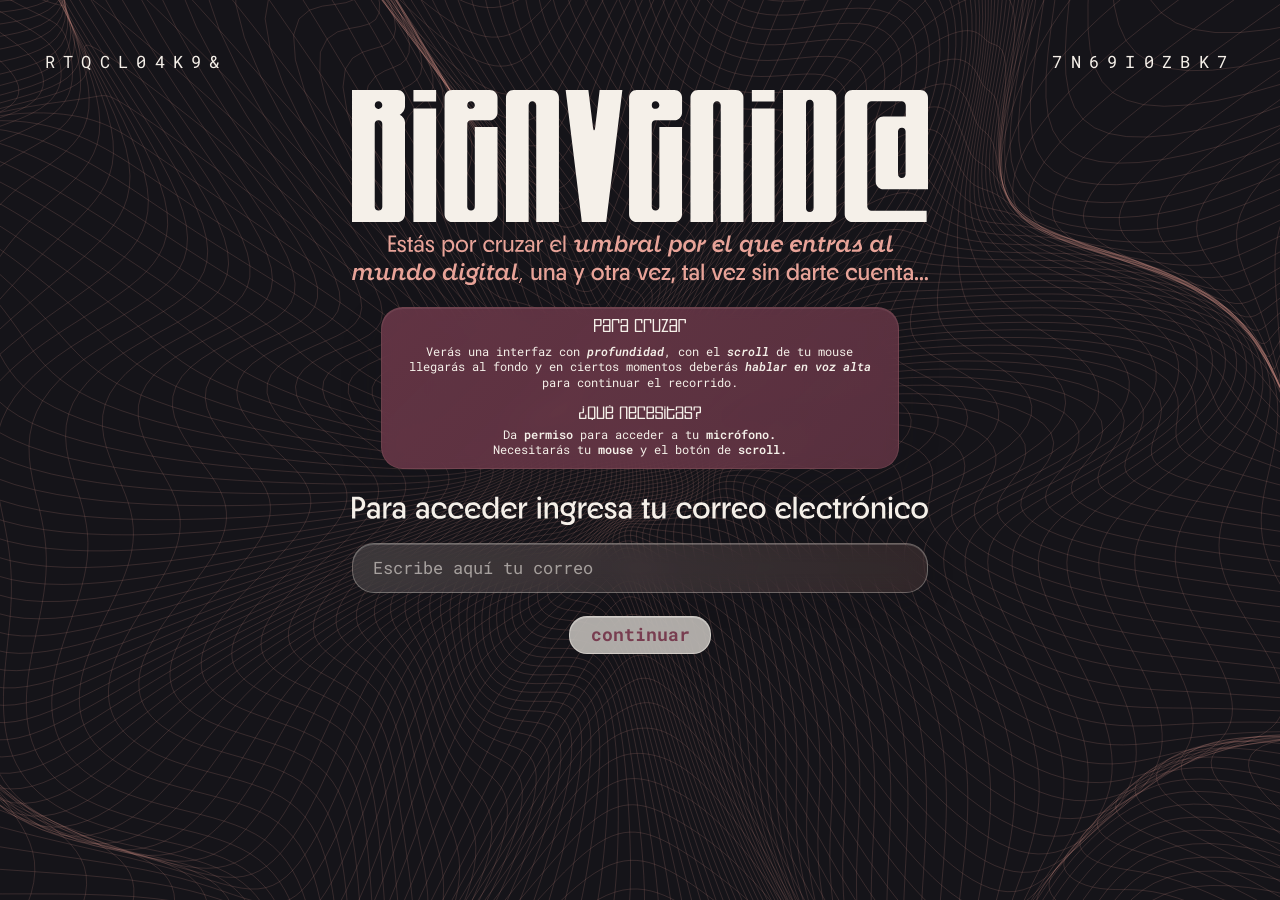
==== index.html @ 67554280 "Publica experiencia Más que un arroba" ====
<!doctype html>
<html lang="es">
<head>
  <meta charset="utf-8">
  <meta name="viewport" content="width=device-width,initial-scale=1">
  <title>Bienvenide</title>
  <link rel="stylesheet" href="styles.css?v=49">
  <script src="script.js?v=49" defer></script>
</head>
<body>
  <main id="mesh-demo" class="mesh-demo">
    <div class="mesh-layer" aria-hidden="true"></div>
    <div class="code-decoration entrance" aria-hidden="true">
      <span data-random-code>8RG0@#&?/\</span>
      <span data-random-code>8RG0@#&?/\</span>
    </div>
    <section class="welcome" aria-label="Bienvenida">
      <h1 class="welcome-title entrance">
        <img src="assets/Recurso%204bienvenida.svg" alt="Bienvenide" width="386" height="88" decoding="async">
      </h1>
      <p class="threshold-subtitle"><img src="assets/Recurso%2025umbral.svg" alt="Estás por cruzar el umbral por el que entras al mundo digital, una y otra vez, tal vez sin darte cuenta"></p>
      <section class="instructions entrance" aria-labelledby="instructions-title">
        <!-- Supplied SVG headings retain accessible text alternatives. -->
        <h2 id="instructions-title" class="display-copy" data-svg-slot="instructions"><img src="assets/Recurso%2023para-cruzar.svg" alt="Para cruzar" class="label-svg"></h2>
        <p>Verás una interfaz con <strong><em>profundidad</em></strong>, con el <strong><em>scroll</em></strong> de tu mouse llegarás al fondo y en ciertos momentos deberás <strong><em>hablar en voz alta</em></strong> para continuar el recorrido.</p>
        <h2 class="display-copy" data-svg-slot="requirements"><img src="assets/Recurso%2024que-necesitas.svg" alt="¿Qué necesitas?" class="label-svg"></h2>
        <p>Da <strong>permiso</strong> para acceder a tu <strong>micrófono.</strong><br>Necesitarás tu <strong>mouse</strong> y el botón de <strong>scroll.</strong></p>
      </section>
      <section class="access entrance" aria-labelledby="access-title">
        <h2 id="access-title" class="display-copy" data-svg-slot="access"><img src="assets/Recurso%208para-acceder.svg" alt="Para acceder ingresa tu correo electrónico" class="label-svg"></h2>
        <!-- Email and microphone permission unlock the local transition. -->
        <form class="access-form" novalidate>
          <label class="sr-only" for="welcome-email">Correo electrónico</label>
          <input id="welcome-email" name="email" type="email" required aria-describedby="access-feedback" autocomplete="email" placeholder="Escribe aquí tu correo">
          <p id="access-feedback" class="access-feedback" role="status" aria-live="polite" aria-atomic="true"></p>
          <button type="submit" class="continue-button">continuar</button>
        </form>
      </section>
    </section>
  </main>
</body>
</html>
---- styles.css ----
@font-face { font-family:'Roboto Mono'; src:url('assets/RobotoMono-VariableFont_wght.ttf') format('truetype'); font-weight:100 900; font-style:normal; font-display:swap; }
@font-face { font-family:'Roboto Mono'; src:url('assets/RobotoMono-Italic-VariableFont_wght.ttf') format('truetype'); font-weight:100 900; font-style:italic; font-display:swap; }
:root {
  color-scheme: dark;
  --color-background: #151419;
  --color-mesh: #D99489;
  --mesh-opacity: 0.22;
  --color-primary-text: #F5F0E9;
  --color-secondary-text: #C0B8BF;
  --color-field: #29262E;
  --color-accent: #783D50;
  --color-focus: #F2B0A2;
  --font-body: 'Roboto Mono', monospace;
  --font-display-placeholder: Arial, sans-serif;
  background: var(--color-background);
}
* { box-sizing: border-box; }
body { margin: 0; }
.mesh-demo { position: relative; isolation: isolate; width: 100%; min-height: 100svh; overflow: hidden; background: var(--color-background); color: var(--color-primary-text); font-family: var(--font-body); }
.mesh-layer { position: absolute; inset: 0; z-index: -1; overflow: hidden; pointer-events: none; }
.mesh-layer canvas { display: block; width: 100%; height: 100%; }
.code-decoration { position: absolute; top: clamp(24px, 5.6vh, 76px); left: 3.5%; right: 3.5%; display: flex; justify-content: space-between; gap: 20px; color: var(--color-primary-text); font-size: clamp(12px, 1.35vw, 27px); letter-spacing: .48em; white-space: nowrap; pointer-events: none; }
.welcome { width: clamp(560px, 48vw, 920px); margin: 0 auto; padding: clamp(88px, 11.5vh, 160px) 0 clamp(48px, 6vh, 88px); text-align: center; }
.welcome-title { margin: 0 0 clamp(24px, 3.7vh, 48px); line-height: 0; }
.welcome-title img { width: 100%; height: auto; display: block; }
.instructions { padding: clamp(18px, 1.5vw, 30px) clamp(18px, 2.3vw, 46px); border-radius: clamp(20px, 2vw, 40px); background: rgb(120 61 80 / .82); }
.display-copy { font-family: var(--font-display-placeholder); font-weight: 400; }
.instructions h2 { margin: 0 0 .7em; font-size: clamp(20px, 1.7vw, 34px); line-height: 1.2; }
.instructions p { margin: 0; font-size: clamp(15px, 1.15vw, 23px); line-height: 1.3; font-weight: 400; }
.instructions p + h2 { margin-top: .85em; margin-bottom: .4em; }
.instructions strong { font-weight: 600; }
.access { margin-top: clamp(28px, 4vh, 56px); }
.access h2 { font-size: clamp(22px, 1.9vw, 38px); line-height: 1.25; margin: 0 0 clamp(22px, 3vh, 40px); }
.access-form { display: flex; flex-direction: column; align-items: center; gap: clamp(28px, 3.6vh, 50px); }
.access-form input { width: 100%; border: 1px solid transparent; border-radius: 18px; background: var(--color-field); color: var(--color-primary-text); padding: .65em 1.35em; min-height: 48px; font: 400 clamp(14px, 1.34vw, 26px)/1.5 var(--font-body); }
.access-form input::placeholder { color: var(--color-secondary-text); opacity: 1; }
.continue-button { background: var(--color-accent); color: var(--color-primary-text); border: 0; border-radius: 18px; min-height: 48px; padding: .28em 1.4em; font-size: clamp(24px, 1.9vw, 38px); line-height: 1.2; cursor: pointer; }
.access-form :focus-visible { outline: 2px solid var(--color-focus); outline-offset: 4px; }
.continue-button:hover { background: #8b4b60; }
.sr-only { position: absolute; width: 1px; height: 1px; padding: 0; margin: -1px; overflow: hidden; clip-path: inset(50%); white-space: nowrap; border: 0; }
.entrance { animation: welcome-fade 1.4s ease-out both; }
.code-decoration { animation-delay: .1s; }
.welcome-title { animation-delay: .25s; }
.instructions { animation-delay: .45s; }
.access { animation-delay: .65s; }
@keyframes welcome-fade { from { opacity: 0; } to { opacity: 1; } }
@media (max-width: 900px) {
  .welcome { width: min(680px, calc(100% - 40px)); padding-top: 110px; }
  .instructions p { font-size: clamp(14px, 2.3vw, 18px); }
  .access-form input { font-size: 16px; }
  .welcome-title { margin-bottom: 28px; }
}
@media (max-width: 480px) {
  .code-decoration { font-size: 11px; letter-spacing: .2em; }
  .welcome { width: calc(100% - 32px); padding: 88px 0 40px; }
  .instructions { padding: 22px 18px; }
  .instructions p { line-height: 1.55; }
  .access h2 { font-size: 23px; }
  .access-form input { padding-inline: 16px; }
  .continue-button { min-width: 160px; }
}
@media (prefers-reduced-motion: reduce) { .entrance { animation: none; } }

@media (max-height: 500px) and (orientation: landscape) { .welcome { padding-top: 76px; } }

/* Supplied lettering: intrinsic proportions, responsive sizing, accessible alt text. */
.label-svg { display: block; width: auto; height: .9em; max-width: 100%; margin-inline: auto; }
[data-svg-slot="access"] .label-svg { width: 100%; height: auto; }
.continue-button .label-svg { height: .8em; }
.continue-button { padding: .55em 1.25em; }

/* Staggered central entrance. Containers stay still; each text enters separately. */
.welcome-title.entrance, .instructions.entrance, .access.entrance { animation: none; }
.welcome-title,
.instructions > h2,
.instructions > p,
.access > h2,
.access-form > input,
.access-form > button {
  animation: center-reveal 1800ms ease-in-out both;
  animation-delay: var(--reveal-delay, 400ms);
}
.welcome-title { --reveal-delay: 400ms; }
.instructions > h2:first-child { --reveal-delay: 1200ms; }
.instructions > p:nth-of-type(1) { --reveal-delay: 2000ms; }
.instructions > h2:nth-of-type(2) { --reveal-delay: 2800ms; }
.instructions > p:nth-of-type(2) { --reveal-delay: 3600ms; }
/* Instructions finish at 5.4s; allow 6s to read before revealing access. */
.access > h2 { --reveal-delay: 11400ms; }
.access-form > input { --reveal-delay: 12200ms; }
.access-form > button { --reveal-delay: 13000ms; }
/* Override the container reset for the title, which is itself a reveal item. */
.welcome-title.entrance { animation: center-reveal 1800ms ease-in-out 400ms both; }
.instructions.entrance { animation: welcome-fade 2000ms ease-in-out 850ms both; }
@keyframes center-reveal {
  from { opacity: 0; transform: translateY(14px); }
  to { opacity: 1; transform: translateY(0); }
}
/* Focusing a control makes it visible immediately, even during the entrance. */
.access-form > input:focus, .access-form > button:focus { animation: none; }
@media (prefers-reduced-motion: reduce) {
  .welcome-title.entrance, .instructions.entrance, .access.entrance,
  .instructions > h2, .instructions > p, .access > h2,
  .access-form > input, .access-form > button { animation: none; }
}

/* Shared fixed viewport keeps the geometry framing consistent between pages. */
.mesh-layer { position: fixed; }
.interaction-page { min-height: 100svh; }
.access-feedback { color:var(--color-focus); font:400 14px/1.5 var(--font-body); margin:-12px 0; width:100%; padding-left:20px; text-align:left; }
.access-feedback:empty { display: none; }
.access-form input[aria-invalid="true"] { border-color: var(--color-focus); }
.has-feedback .access > h2, .has-feedback .access-form > input,
.has-feedback .access-form > button { animation: none; }
.continue-button:disabled { cursor: wait; opacity: .55; }
.welcome, .code-decoration { transition: opacity 1s ease-in-out; }
.is-leaving .welcome, .is-leaving .code-decoration { opacity: 0; pointer-events: none; }
/* Override entrance fill mode on the decoration so it can fade out as well. */
.is-leaving .code-decoration { animation: none; }
@media (prefers-reduced-motion: reduce) {
  .welcome, .code-decoration { transition: none; }
}

/* Interaction layers: background 0, text 1, connections 2, keys 3,
   preserved mesh 4, heading and controls 6. */
.inbox-page { height:100svh; min-height:100svh; overflow:hidden; }
.inbox-page .mesh-layer { z-index:4; }
.inbox-scene { position:absolute; inset:0; pointer-events:none; font-family:var(--font-body); color:var(--color-primary-text); }
.scene-vignette { position:absolute; inset:0; z-index:0; background:radial-gradient(ellipse at center,transparent 45%,rgb(120 61 80 / .25) 83%,rgb(120 61 80 / .72) 115%); opacity:0; animation:inbox-enter 2s ease 0s forwards; }
.ambient-data { position:absolute; inset:0; z-index:1; opacity:0; animation:inbox-enter 1.5s ease .2s forwards; }
.ambient-data span { position:absolute; color:var(--color-primary-text); font-size:clamp(12px,1.25vw,22px); letter-spacing:.12em; white-space:nowrap; }
.data-network { position:absolute; inset:0; width:100%; height:100%; z-index:2; overflow:visible; opacity:0; animation:inbox-enter 1s ease 1.6s forwards; }
.data-network line { stroke:var(--color-primary-text); stroke-width:1; }
.data-network circle { fill:var(--color-primary-text); }
.secondary-keys { position:absolute; inset:0; z-index:3; overflow:hidden; opacity:0; animation:inbox-enter 1.8s ease .7s forwards; }
.secondary-key { position:absolute; width:41%; aspect-ratio:942.34/401.15; opacity:.78; transform-origin:center; animation:key-drift var(--drift-time,23s) ease-in-out infinite alternate; }
.secondary-key canvas { display:block; width:100%; height:100%; }
.secondary-key-0 { left:-6%; top:35%; --angle:-22deg; --drift-time:27s; }
.secondary-key-1 { right:17%; top:-18%; --angle:157deg; --drift-time:33s; animation-delay:-7s; }
.secondary-key-2 { right:-9%; top:23%; --angle:83deg; --drift-time:29s; animation-delay:-12s; }
.secondary-key-3 { right:-2%; bottom:-13%; --angle:24deg; --drift-time:37s; animation-delay:-18s; }
.inbox-heading { position:absolute; left:2.4%; top:8%; width:22%; z-index:12; opacity:0; transform:translate3d(0,0,0); will-change:opacity,transform; animation:inbox-enter 1.4s ease .2s forwards,heading-float 8s ease-in-out 1.6s infinite; }
.inbox-heading h1 { margin:0; padding:14px 16px; border-radius:22px; background:rgb(192 184 191 / .32); }
.inbox-title-art { display:block; width:100%; aspect-ratio:515.71/169.21; background:var(--color-primary-text); mask:url('assets/Recurso%209Bandeja-entrada.svg') center/contain no-repeat; -webkit-mask:url('assets/Recurso%209Bandeja-entrada.svg') center/contain no-repeat; }
.inbox-heading p { margin:16px 0 0 18%; font-size:clamp(12px,1.2vw,21px); white-space:nowrap; }
.inbox-heading p span { margin-right:.5em; }
.discover-icon { width:1em; height:1em; flex:0 0 auto; border:1px solid currentColor; background:linear-gradient(45deg,transparent 48%,currentColor 49%,currentColor 51%,transparent 52%),linear-gradient(-45deg,transparent 48%,currentColor 49%,currentColor 51%,transparent 52%); }
.inbox-top-code { position:absolute; inset:3.5% 3.2% auto; display:flex; justify-content:space-between; z-index:30; font-size:clamp(11px,1.3vw,23px); letter-spacing:.4em; opacity:0; animation:inbox-enter 1s ease .1s forwards; pointer-events:none; text-shadow:0 2px 12px #151419,0 0 6px #151419; }
.data-node { position:absolute; z-index:7; display:grid; justify-items:center; gap:4px; border:0; background:transparent; color:var(--color-primary-text); transform:translate(-50%,-50%); opacity:0; visibility:hidden; transition:opacity .7s ease,visibility .7s; pointer-events:none; padding:6px; cursor:pointer; }
.data-node.is-visible { opacity:1; visibility:visible; pointer-events:auto; }
.node-square { display:block; width:68px; height:68px; border:1px solid var(--color-primary-text); background:linear-gradient(45deg,transparent 49%,var(--color-primary-text) 50%,transparent 51%),linear-gradient(-45deg,transparent 49%,var(--color-primary-text) 50%,transparent 51%); }
.click-tag { padding:3px 12px; border-radius:22px; background:var(--color-primary-text); color:var(--color-accent); font:600 13px/1.45 var(--font-body); }
.email-counter { position:absolute; z-index:40; pointer-events:auto; width:min(470px,calc(100% - 32px)); aspect-ratio:728/360; min-height:0; overflow:hidden; background:var(--color-primary-text); color:var(--color-accent); border-radius:15px; padding:46px 18px 18px; box-shadow:0 12px 42px rgb(21 20 25 / .34); }
.email-counter[hidden] { display:none; }
.counter-signal { position:absolute; top:20px; left:18px; right:18px; height:18px; overflow:hidden; background:repeating-linear-gradient(to right,var(--color-accent) 0 8px,transparent 8px 18px) center/100% 2px no-repeat; }
.counter-signal i { position:absolute; left:0; top:50%; display:block; width:11px; height:11px; margin-top:-5.5px; border-radius:50%; background:var(--color-focus); box-shadow:0 0 0 4px var(--color-primary-text); animation:counter-dot-travel 1.55s linear infinite; }
.counter-signal i:nth-child(3n+1) { width:16px; height:16px; margin-top:-8px; background:var(--color-accent); }
.counter-signal i:nth-child(2) { animation-delay:-.22s; }
.counter-signal i:nth-child(3) { animation-delay:-.44s; }
.counter-signal i:nth-child(4) { animation-delay:-.66s; }
.counter-signal i:nth-child(5) { animation-delay:-.88s; }
.counter-signal i:nth-child(6) { animation-delay:-1.1s; }
.counter-signal i:nth-child(7) { width:7px; height:7px; margin-top:-3.5px; animation-delay:-1.32s; }
.counter-toolbar { position:absolute; top:8px; right:9px; display:flex; justify-content:flex-end; margin:0; }
.counter-tabs { display:flex; gap:6px; }
.counter-tabs button { color:var(--color-accent); background:transparent; border:0; padding:4px 6px; font:400 12px/1.5 var(--font-body); cursor:pointer; min-height:32px; }
.counter-tabs button[aria-pressed="true"] { background:var(--color-accent); color:var(--color-primary-text); border-radius:6px; }
.counter-close { border:0; background:transparent; color:var(--color-accent); font:400 24px/1 sans-serif; min-width:32px; min-height:32px; cursor:pointer; }
.counter-number { display:block; font:400 clamp(25px,3vw,42px)/1.05 var(--font-body); font-variant-numeric:tabular-nums; white-space:nowrap; letter-spacing:.01em; }
.counter-caption { font:700 italic clamp(16px,1.85vw,27px)/1.15 var(--font-body); margin:8px 0 20px; }
.counter-source { font:300 clamp(10px,1vw,14px)/1.4 var(--font-body); margin:0; }
.counter-icon { position:absolute; right:18px; bottom:16px; width:44px; height:44px; background:var(--color-focus); mask:center/contain no-repeat; -webkit-mask:center/contain no-repeat; }
.email-counter[data-period="today"] .counter-icon { mask-image:url('assets/Recurso%2027dia-icono.svg'); -webkit-mask-image:url('assets/Recurso%2027dia-icono.svg'); }
.email-counter[data-period="year"] .counter-icon { mask-image:url('assets/Recurso%2026año-icono.svg'); -webkit-mask-image:url('assets/Recurso%2026año-icono.svg'); }
.scroll-cue { position:absolute; bottom:3%; left:50%; z-index:15; transform:translateX(-50%); color:var(--color-primary-text); background:var(--color-accent); border-radius:18px; padding:9px 38px; font:700 20px/1.1 var(--font-body); opacity:0; animation:inbox-enter 1s ease 2.5s forwards,scroll-drift 4s ease-in-out 3.5s infinite; }
.inbox-scene button:focus-visible { outline:2px solid var(--color-focus); outline-offset:4px; }
@keyframes inbox-enter { to { opacity:1; } }
@keyframes heading-float { 0%,100% { transform:translate3d(0,0,0) rotate(0); } 50% { transform:translate3d(4px,4px,0) rotate(.2deg); } }
@keyframes counter-dot-travel { from { left:0; transform:scale(.78); } 50% { transform:scale(1.08); } to { left:calc(100% - 16px); transform:scale(.72); } }
@keyframes key-drift { from { transform:translate(0,-7px) rotate(var(--angle)); } to { transform:translate(9px,9px) rotate(calc(var(--angle) + 5deg)); } }
@keyframes scroll-drift { 50% { translate:0 5px; } }
@media(max-width:650px) {
 .inbox-heading { width:48%; top:8%; left:5%; }
 .inbox-heading h1 { padding:10px 12px; border-radius:14px; }
 .inbox-heading p { margin-left:5%; }
 .inbox-top-code { font-size:10px; letter-spacing:.16em; }
 .ambient-data span { font-size:10px; max-width:36%; overflow:hidden; }
 .ambient-data span:nth-child(2n) { display:none; }
 .secondary-key { width:68%; opacity:.55; }
 .secondary-key-0 { top:38%; left:-23%; }
 .secondary-key-1 { top:6%; right:-35%; }
 .secondary-key-2 { top:57%; right:-28%; }
 .secondary-key-3 { right:-8%; bottom:0; }
 .scroll-cue { bottom:7%; padding:8px 30px; font-size:22px; }
 .node-square { width:56px; height:56px; }
 .click-tag { font-size:14px; }
 .counter-tabs button,.counter-close { min-height:44px; }
 .counter-source { font-size:11px; }
}
@media(prefers-reduced-motion:reduce) {
 .scene-vignette,.ambient-data,.secondary-keys,.data-network,.inbox-heading,.inbox-top-code,.scroll-cue { animation:none; opacity:1; }
 .secondary-key { animation:none; transform:rotate(var(--angle)); }
 .data-node { transition:none; }
}

/* Faster data rhythm: soft pulses, never abrupt flashes. */
.scene-vignette { inset:-14%; animation:inbox-enter 2s ease forwards,gradient-flow 12s ease-in-out infinite alternate; }
.secondary-key-0 { --drift-time:11s; }
.secondary-key-1 { --drift-time:14s; }
.secondary-key-2 { --drift-time:9s; }
.secondary-key-3 { --drift-time:16s; }
@keyframes key-drift {
  0% { transform:translate(-18px,-22px) rotate(calc(var(--angle) - 7deg)); }
  50% { transform:translate(24px,8px) rotate(calc(var(--angle) + 4deg)); }
  100% { transform:translate(42px,30px) rotate(calc(var(--angle) + 14deg)); }
}
@keyframes gradient-flow {
  0% { transform:translate(-3%,-2%) rotate(-5deg) scale(1); }
  50% { transform:translate(3%,2%) rotate(3deg) scale(1.07); }
  100% { transform:translate(-1%,4%) rotate(7deg) scale(1.02); }
}
.live-dot { display:inline-block; animation:live-pulse 1.5s ease-in-out infinite; }
.click-tag { animation:live-pulse 1.8s ease-in-out infinite; }
.data-node[data-node-period="year"] .click-tag { animation-delay:-.7s; }
.scroll-cue { animation:inbox-enter 1s ease 2.5s forwards,scroll-drift 3s ease-in-out 3.5s infinite,soft-blink 2.2s ease-in-out 3.5s infinite; }
@keyframes live-pulse { 0%,100% { opacity:.95; } 50% { opacity:.35; } }
@keyframes soft-blink { 0%,100% { opacity:.85; } 50% { opacity:.42; } }
@media(prefers-reduced-motion:reduce) {
 .scene-vignette,.secondary-key,.live-dot,.click-tag,.scroll-cue { animation:none; }
 .scene-vignette { opacity:1; transform:none; }
 .scroll-cue { opacity:.85; }
}

/* Depth journey: the same mesh returns to its original continuous surface. */
.inbox-scene { --depth:0; --world-opacity:0; }
.scene-vignette { translate:var(--pointer-x,0%) var(--pointer-y,0%); transition:translate 1.2s ease; }
.world-message { position:absolute; left:3%; top:50%; width:94%; aspect-ratio:461.13/88.63; transform:translateY(-50%) scale(var(--world-scale,.82)); transform-origin:center; z-index:3; background:var(--color-primary-text); opacity:var(--world-opacity); mask:url('assets/Recurso%2012el-mundo.svg') center/contain no-repeat; -webkit-mask:url('assets/Recurso%2012el-mundo.svg') center/contain no-repeat; will-change:transform,opacity; transition:opacity .25s ease-in-out; }
.has-scrolled .inbox-heading { animation:none; opacity:calc(1 - var(--depth) * 3); }
.session-date { letter-spacing:.32em; white-space:nowrap; }
.session-email { letter-spacing:0; max-width:47%; overflow:hidden; text-overflow:ellipsis; white-space:nowrap; }
.ambient-data { z-index:5; }
.ambient-data span { max-width:24%; overflow:hidden; transform-origin:center; will-change:transform,opacity; }
.ambient-data { transform:translate3d(calc(var(--pointer-x,0%) * -.55),calc(var(--pointer-y,0%) * -.55),0) scale(calc(1 + var(--travel,0) * .16)); transform-origin:center; }
.data-network { transform:translate3d(calc(var(--pointer-x,0%) * .35),calc(var(--pointer-y,0%) * .35),0) scale(calc(1 + var(--travel,0) * .08)); transform-origin:center; }
.secondary-key { width:29%; opacity:.72; }
.secondary-key-0 { left:-5%; top:40%; --angle:-32deg; }
.secondary-key-1 { right:20%; top:-5%; --angle:163deg; }
.secondary-key-2 { right:-8%; top:33%; --angle:81deg; }
.secondary-key-3 { right:3%; top:auto; bottom:0%; --angle:25deg; }
@keyframes key-drift {
  from { transform:perspective(800px) translate3d(-7px,-8px,0) rotate(var(--angle)) rotateY(-14deg) rotateX(8deg); }
  to { transform:perspective(800px) translate3d(8px,9px,20px) rotate(calc(var(--angle) + 7deg)) rotateY(14deg) rotateX(-8deg); }
}
.has-scrolled .secondary-keys { animation:none; opacity:0; }
.key-fragment { position:fixed; z-index:5; pointer-events:none; }
.click-tag { font-size:11px; padding:2px 9px; background:rgb(120 61 80 / .66); }
.counter-toolbar { justify-content:flex-end; margin-bottom:0; }
.has-scrolled .click-tag { animation:none; opacity:calc(1 - var(--depth)); }
.live-dot { filter:drop-shadow(0 0 4px var(--color-primary-text)); animation:live-glow 1.8s ease-in-out infinite; }
@keyframes live-glow { 0%,100% { opacity:1; filter:drop-shadow(0 0 6px var(--color-primary-text)); } 50% { opacity:.28; filter:drop-shadow(0 0 1px var(--color-primary-text)); } }
.scroll-cue { background:rgb(120 61 80 / .58); }
@media(max-width:650px) {
 .secondary-key { width:33%; }
 .secondary-key-0 { left:-6%; top:39%; }
 .secondary-key-1 { right:2%; top:15%; }
 .secondary-key-2 { right:-8%; top:57%; }
 .secondary-key-3 { right:4%; bottom:1%; }
 .session-date { letter-spacing:.13em; }
 .ambient-data span { max-width:23%; }
}
@media(prefers-reduced-motion:reduce) {
 .live-dot { animation:none; filter:none; }
 .scene-vignette { transition:none; translate:none; }
 .ambient-data span { translate:none!important; }
}
.scene-vignette { background:radial-gradient(ellipse at 50% 48%,transparent 30%,rgb(120 61 80 / .28) 58%,rgb(120 61 80 / .85) 83%,#783D50 100%); }

/* World-to-door chapter. */
.music-control { position:absolute; top:3%; right:27%; z-index:10; width:38px; height:38px; padding:7px; border:0; border-radius:50%; background:transparent; color:var(--color-primary-text); pointer-events:auto; opacity:.9; transition:opacity .35s ease,background .35s ease,transform .35s ease; }
.music-control span { display:block; width:100%; height:100%; background:currentColor; mask:url('assets/Recurso%2013musica%20on-off.svg') center/contain no-repeat; -webkit-mask:url('assets/Recurso%2013musica%20on-off.svg') center/contain no-repeat; animation:music-beat .72s ease-in-out infinite alternate; }
.music-control:hover,.music-control:focus-visible { background:rgb(120 61 80 / .45); transform:scale(1.12); }
.music-control.is-muted { opacity:.42; }
.music-control.is-muted span { animation-play-state:paused; transform:scaleY(.55); }
.is-scrolling .music-control { opacity:0; pointer-events:none; }
@keyframes music-beat { from { transform:scaleY(.68) scaleX(.9); filter:drop-shadow(0 0 0 transparent); } to { transform:scaleY(1.08) scaleX(1.02); filter:drop-shadow(0 0 5px var(--color-focus)); } }

.node-square { box-shadow:0 0 10px rgb(242 176 162 / .22); transition:box-shadow .45s ease,transform .45s ease; }
.data-node:hover .node-square,.data-node:focus-visible .node-square,.data-node[aria-expanded="true"] .node-square { box-shadow:0 0 8px var(--color-focus),0 0 25px rgb(217 148 137 / .7); transform:scale(1.1); }

.door-frame { display:none; }
.door-asset { position:absolute; left:50%; top:48%; z-index:6; width:min(60vw,760px,72vh); aspect-ratio:1; transform:translate(-50%,-50%) perspective(1100px) translateZ(calc((var(--door-progress,0) - 1) * 440px)) scale(calc(.58 + var(--door-progress,0) * .42)) rotateY(calc(-10deg + var(--door-progress,0) * 7deg)); opacity:clamp(0,calc((var(--door-progress,0) - .32) * 1.32),.9); transform-origin:20% 50%; will-change:transform,opacity; }
.door-state { position:absolute; inset:0; display:block; width:100%; height:100%; background:var(--color-mesh); mask-position:center; mask-size:contain; mask-repeat:no-repeat; mask-mode:alpha; -webkit-mask-position:center; -webkit-mask-size:contain; -webkit-mask-repeat:no-repeat; transition:opacity 1.2s ease-in-out,transform 1.2s cubic-bezier(.65,0,.2,1); backface-visibility:hidden; }
.door-closed { opacity:1; transform:perspective(1000px) rotateY(0) scale(1); mask-image:url('assets/puerta-cerrada.png?v=2'); -webkit-mask-image:url('assets/puerta-cerrada.png?v=2'); }
.door-open-state { opacity:0; transform:perspective(1000px) rotateY(31deg) translateX(-4%) scale(.96); mask-image:url('assets/puerta-abierta.png?v=2'); -webkit-mask-image:url('assets/puerta-abierta.png?v=2'); }
.door-ready .door-asset { animation:door-drift 5.5s ease-in-out infinite alternate; }
.door-open .door-asset { animation:none; translate:0 0; transform:translate(-50%,-50%) perspective(1100px) translateZ(0) scale(1) rotateY(0); }
.door-open .door-closed { opacity:0; transform:perspective(1000px) rotateY(-42deg) translateX(-10%) scale(.98); }
.door-open .door-open-state { opacity:.94; transform:perspective(1000px) rotateY(0) translateX(0) scale(1); }
@keyframes door-drift { from { translate:0 0; } to { translate:5px 6px; } }
.inbox-page .mesh-layer canvas { transition:none; filter:none; }

.door-question-art { position:absolute; z-index:2; left:4%; right:4%; top:50%; aspect-ratio:493/112.39; transform:translateY(-50%) scale(.96); background:var(--color-primary-text); opacity:0; filter:blur(12px); mask:url('assets/abrirla.svg') center/contain no-repeat; -webkit-mask:url('assets/abrirla.svg') center/contain no-repeat; transition:opacity 1.8s ease-in-out,transform 1.8s ease-in-out,filter 1.8s ease-in-out; }
.door-question .door-question-art { opacity:.30; filter:blur(0); transform:translateY(-50%) scale(1); }
.door-instruction .door-question-art { opacity:0; filter:blur(12px); transform:translateY(-50%) scale(1.035); }
.door-instruction-text { position:absolute; left:50%; bottom:7%; z-index:8; width:min(960px,88%); transform:translate(-50%,18px); padding:9px 28px; border:1px solid var(--color-secondary-text); border-radius:20px; background:rgb(21 20 25 / .88); box-shadow:0 0 28px 20px rgb(21 20 25 / .38); backdrop-filter:blur(10px); color:var(--color-secondary-text); font-size:clamp(16px,2vw,32px); text-align:center; opacity:0; transition:opacity 1.3s ease,transform 1.3s ease; }
.door-instruction .door-instruction-text { opacity:1; transform:translate(-50%,0); }
.door-instruction .ambient-data,.door-instruction .data-network { mask-image:linear-gradient(to bottom,#000 0%,#000 70%,transparent 84%); -webkit-mask-image:linear-gradient(to bottom,#000 0%,#000 70%,transparent 84%); }
.voice-mic { --voice:0; position:absolute; top:7%; left:50%; z-index:9; width:41px; height:50px; transform:translate(-50%,-10px); border:0; background:transparent; color:var(--color-secondary-text); opacity:0; pointer-events:none; filter:drop-shadow(0 0 0 transparent); transition:opacity .32s ease,color .32s ease,filter .16s linear,transform .32s ease; }
.voice-mic span { position:absolute; inset:0; display:block; background:currentColor; mask:url('assets/Recurso%2016microfono.svg') center/contain no-repeat; -webkit-mask:url('assets/Recurso%2016microfono.svg') center/contain no-repeat; }
.door-instruction .voice-mic { opacity:.45; transform:translate(-50%,0); }
.voice-mic.is-hearing { opacity:calc(.5 + var(--voice) * .5); color:var(--color-focus); filter:drop-shadow(0 0 calc(2px + var(--voice) * 12px) var(--color-focus)) drop-shadow(0 0 calc(var(--voice) * 17px) var(--color-mesh)); transform:translate(-50%,0) scale(calc(1 + var(--voice) * .1)); }
.speech-debug { position:absolute; top:14%; left:50%; z-index:9; max-width:62%; transform:translateX(-50%); color:var(--color-secondary-text); font:400 10px/1.4 var(--font-body); opacity:.34; overflow:hidden; white-space:nowrap; text-overflow:ellipsis; }

@media(hover:hover) and (pointer:fine) {
 html,body,button,a,input,[role="button"] { cursor:none!important; }
 .custom-cursor { position:fixed; left:0; top:0; z-index:99999; width:15px; height:15px; border:1px solid var(--color-focus); border-radius:50%; background:rgb(242 176 162 / .14); pointer-events:none; opacity:0; transform:translate(-50%,-50%); transition:width .22s ease,height .22s ease,background .22s ease,opacity .2s ease; mix-blend-mode:screen; }
 .custom-cursor.is-visible { opacity:.85; }
 .custom-cursor.is-large { width:43px; height:43px; background:rgb(242 176 162 / .24); }
}

@media(max-width:650px) {
 .music-control { right:28%; top:2%; width:34px; height:34px; }
 .door-frame { width:min(58vw,300px); }
 .door-asset { width:min(90vw,500px); }
 .door-instruction-text { bottom:8%; width:88%; font-size:15px; }
 .voice-mic { top:9%; }
}

@media(prefers-reduced-motion:reduce) {
 .music-control span,.door-ready .door-asset { animation:none; }
 .door-state,.door-question-art,.door-instruction-text { transition-duration:.01ms; }
}

/* Scene architecture and the continuous post-door transition. */
.experience-scene { transition:opacity 1.45s ease-in-out,visibility 1.45s ease-in-out,transform 1.45s cubic-bezier(.65,0,.2,1); }
.interaction-stage { position:absolute; inset:0; z-index:1; pointer-events:none; opacity:1; visibility:visible; }
.interaction-stage.is-leaving { opacity:0; visibility:visible; transform:scale(1.08); }
.interaction-stage.is-hidden { opacity:0; visibility:hidden; pointer-events:none; }
.critical-vignette { position:absolute; inset:-12%; z-index:3; pointer-events:none; opacity:0; transform:scale(.88); background:radial-gradient(circle at 50% 48%,rgb(170 30 43 / .78) 0%,rgb(116 18 35 / .6) 24%,rgb(39 8 16 / .72) 58%,rgb(8 4 7 / .96) 88%); transition:opacity 1.7s ease-in-out,transform 1.7s cubic-bezier(.55,0,.25,1),filter 1.7s ease-in-out; filter:saturate(.8) contrast(.9); }
.critical-transition .critical-vignette { opacity:.92; transform:scale(1.1); filter:saturate(1.18) contrast(1.12); }
.final-scene { position:absolute; inset:0; z-index:8; display:grid; place-items:center; padding:clamp(28px,5vw,92px); text-align:center; pointer-events:none; opacity:0; visibility:hidden; transform:scale(.96); }
.final-scene.is-entering { visibility:visible; opacity:0; transform:scale(.96); }
.final-scene.is-active { visibility:visible; opacity:1; transform:scale(1); pointer-events:auto; }
.final-message { width:min(1020px,90vw); display:grid; justify-items:center; gap:clamp(30px,4.4vh,58px); }
.final-message p { margin:0; color:var(--color-primary-text); font:400 clamp(18px,2vw,34px)/1.45 var(--font-body); letter-spacing:.035em; text-wrap:balance; text-shadow:0 2px 18px rgb(0 0 0 / .7); }
.final-message strong { font-weight:600; }
.learn-more { display:inline-block; min-width:clamp(190px,17vw,260px); padding:.68em 1.4em; border:1px solid rgb(245 240 233 / .72); border-radius:18px; background:rgb(245 240 233 / .68); color:var(--color-accent); box-shadow:inset 0 1px 0 rgb(255 255 255 / .28),0 8px 28px rgb(21 20 25 / .16); backdrop-filter:blur(10px); -webkit-backdrop-filter:blur(10px); font:600 clamp(17px,1.35vw,24px)/1 var(--font-body); text-decoration:none; cursor:pointer; transition:transform .3s ease,box-shadow .3s ease,background .3s ease; }
.learn-more:hover,.learn-more:focus-visible { transform:scale(1.045); background:rgb(245 240 233 / .9); box-shadow:0 0 34px rgb(242 176 162 / .35); outline:2px solid var(--color-focus); outline-offset:4px; }

/* The entry action shares the final scene's ivory treatment while retaining its supplied SVG lettering. */
.continue-button { min-width:clamp(190px,17vw,260px); min-height:auto; padding:.68em 1.4em; border:1px solid rgb(245 240 233 / .72); border-radius:18px; background:rgb(245 240 233 / .9); color:var(--color-accent); box-shadow:0 0 24px rgb(245 240 233 / .14); transition:transform .3s ease,box-shadow .3s ease,background .3s ease; }
.continue-label { display:block; width:clamp(125px,11vw,180px); aspect-ratio:448.13/79.73; margin:auto; background:currentColor; mask:url('assets/Recurso%205continuar.svg') center/contain no-repeat; -webkit-mask:url('assets/Recurso%205continuar.svg') center/contain no-repeat; }
.continue-button:hover,.continue-button:focus-visible { transform:scale(1.045); background:var(--color-primary-text); box-shadow:0 0 34px rgb(242 176 162 / .35); outline:2px solid var(--color-focus); outline-offset:4px; }

/* Data moves autonomously; cursor movement only affects the environment and mesh. */
.ambient-data { transform:none; }
.data-network { transform:scale(calc(1 + var(--travel,0) * .08)); }

/* Keep the supplied PNG door states crisp; perspective supplies the opening. */
.inbox-page .mesh-layer canvas { filter:none; }
.critical-transition .door-asset { animation:none; opacity:0; transform:translate(-50%,-50%) perspective(1100px) translateZ(520px) scale(1.28) rotateY(-5deg); transition:opacity 1.35s ease-in,transform 1.55s cubic-bezier(.42,0,.5,1); }
.critical-transition .door-instruction-text,.critical-transition .voice-mic,.critical-transition .speech-debug { opacity:0; transition:opacity .55s ease; }
.final-scene-active .mesh-layer canvas { opacity:1; }
.final-scene-active .scene-vignette { opacity:.12; }

@media(max-width:650px) {
 .final-message { gap:30px; width:min(94vw,620px); }
 .final-message p { font-size:clamp(16px,4.1vw,23px); line-height:1.42; }
 .final-message br { display:none; }
 .learn-more { min-width:170px; }
}
@media(prefers-reduced-motion:reduce) {
 .experience-scene,.critical-vignette,.critical-transition .door-asset { transition-duration:.01ms; }
}

/* Reflection page: editorial glass cards over the existing autonomous mesh. */
.reflection-page { height:100svh; min-height:100svh; overflow:hidden; background:var(--color-background); }
.reflection-page .mesh-layer { z-index:0; opacity:.82; }
.reflection-content { position:relative; z-index:2; width:100%; height:100svh; display:flex; flex-direction:column; align-items:center; padding:clamp(30px,4.2vh,55px) clamp(24px,4vw,70px) clamp(28px,4vh,48px); transition:opacity .25s ease,transform .25s ease; }
.reflection-heading { flex:0 0 auto; width:min(26vw,440px); margin:0 0 clamp(20px,2.7vh,34px); line-height:0; opacity:0; animation:reflection-enter 1.15s cubic-bezier(.22,.7,.22,1) .28s forwards; }
.reflection-heading img { display:block; width:100%; height:auto; }
.reflection-exit { position:absolute; top:clamp(34px,5.8vh,74px); right:clamp(28px,5vw,82px); z-index:4; width:clamp(58px,5.5vw,86px); min-height:38px; padding:8px 11px; border:1px solid rgb(245 240 233 / .4); border-radius:17px; background:rgb(245 240 233 / .62); box-shadow:inset 0 1px 0 rgb(255 255 255 / .28),0 9px 28px rgb(21 20 25 / .2); backdrop-filter:blur(10px); -webkit-backdrop-filter:blur(10px); cursor:pointer; opacity:0; animation:reflection-enter 1s ease-out 1.05s forwards; transition:transform .28s ease,filter .28s ease,background .28s ease; }
.reflection-exit img { display:block; width:100%; height:19px; object-fit:contain; }
.reflection-exit:hover,.reflection-exit:focus-visible { transform:translateY(-2px) scale(1.045); filter:brightness(1.13); background:rgb(245 240 233 / .78); outline:2px solid var(--color-focus); outline-offset:4px; }
.reflection-exit:active { transform:scale(.96); }
.reflection-options { flex:1 1 auto; min-height:0; width:min(1510px,96vw); display:grid; grid-template-columns:repeat(3,minmax(0,1fr)); gap:clamp(18px,2vw,32px); }
.reflection-card { min-width:0; min-height:0; display:grid; grid-template-rows:auto 1fr auto; justify-items:center; gap:clamp(15px,2vh,24px); padding:clamp(30px,4vh,48px) clamp(25px,2.5vw,42px) clamp(22px,3vh,34px); border:1px solid rgb(245 240 233 / .24); border-radius:clamp(28px,2.6vw,42px); background:linear-gradient(145deg,rgb(120 61 80 / .57),rgb(86 44 59 / .46)); box-shadow:inset 0 1px 0 rgb(245 240 233 / .14),0 20px 60px rgb(21 20 25 / .24); backdrop-filter:blur(8px); -webkit-backdrop-filter:blur(8px); opacity:0; transform:translateY(18px) scale(.985); animation:reflection-card-enter 1.15s cubic-bezier(.22,.7,.22,1) .52s forwards; }
.reflection-card:nth-child(2) { animation-delay:.7s; background:linear-gradient(145deg,rgb(192 184 191 / .42),rgb(120 61 80 / .42)); }
.reflection-card:nth-child(3) { animation-delay:.88s; }
.reflection-card-title { display:block; width:88%; height:clamp(105px,13vh,148px); object-fit:contain; }
.reflection-card-manifesto .reflection-card-title { width:90%; }
.reflection-card-at .reflection-card-title { width:75%; filter:brightness(0) invert(1); }
.reflection-card-utopia .reflection-card-title { width:77%; }
.reflection-copy { align-self:start; justify-self:center; width:min(100%,390px); color:var(--color-primary-text); font:300 clamp(12px,.96vw,17px)/1.34 var(--font-body); letter-spacing:.01em; text-align:left; }
.reflection-copy p { margin:0 0 1.25em; }
.reflection-copy p:last-child { margin-bottom:0; }
.reflection-copy strong { font-weight:650; color:#E8A398; }
.reflection-copy em { font-style:italic; }
.reflection-lead { text-align:center; }
.reflection-card-icon { display:block; object-fit:contain; width:clamp(78px,7.2vw,116px); height:clamp(78px,10vh,112px); margin-top:auto; filter:drop-shadow(0 7px 18px rgb(21 20 25 / .13)); }
.icon-person { width:clamp(65px,5.8vw,94px); }
.icon-key { width:clamp(83px,7.5vw,120px); }
.reflection-leaving .reflection-content { opacity:0; transform:scale(.985); }
@keyframes reflection-enter { from { opacity:0; transform:translateY(14px); } to { opacity:1; transform:translateY(0); } }
@keyframes reflection-card-enter { to { opacity:1; transform:translateY(0) scale(1); } }

@media(max-width:900px) {
 .reflection-page { height:100svh; overflow:hidden; }
 .reflection-content { height:100svh; min-height:0; padding:24px 18px 20px; }
 .reflection-heading { width:min(52vw,390px); margin-bottom:18px; }
 .reflection-exit { position:fixed; top:18px; right:18px; width:64px; }
 .reflection-options { grid-template-columns:repeat(3,minmax(0,1fr)); width:100%; gap:10px; }
 .reflection-card { min-height:0; gap:12px; padding:18px 12px 16px; border-radius:22px; }
 .reflection-card-title { height:76px; }
 .reflection-copy { width:90%; font-size:clamp(6px,.95vw,13px); line-height:1.3; }
 .reflection-copy p { margin-bottom:.9em; }
 .reflection-card-icon { width:68px; height:72px; }
 .icon-person { width:58px; }
 .icon-key { width:70px; }
}
@media(max-width:480px) {
 .reflection-heading { width:50vw; margin-top:12px; }
 .reflection-exit { width:56px; min-height:38px; padding:7px 9px; }
 .reflection-card { min-height:0; padding:13px 8px 12px; border-radius:16px; gap:8px; }
 .reflection-card-title { width:88%!important; height:58px; }
 .reflection-copy { font-size:clamp(5.5px,1.25vw,7px); line-height:1.25; }
 .reflection-card-icon { width:48px; height:52px; }
 .icon-person { width:42px; }
 .icon-key { width:50px; }
}
@media(prefers-reduced-motion:reduce) {
 .reflection-heading,.reflection-card,.reflection-exit { animation:none; opacity:1; transform:none; }
}

/* Updated threshold cover. Only the copy and glass treatments change; the mesh remains untouched. */
.mesh-demo:has(.welcome) { overflow-x:hidden; overflow-y:auto; }
.welcome { width:clamp(520px,45vw,860px); padding-top:clamp(88px,10vh,132px); padding-bottom:clamp(24px,3.5vh,42px); }
.welcome-title { margin-bottom:clamp(10px,1.5vh,18px); }
.threshold-subtitle { width:100%; margin:0 0 clamp(18px,2.5vh,30px); line-height:0; animation:center-reveal 1800ms ease-in-out 1200ms both; }
.threshold-subtitle img { display:block; width:100%; height:auto; }
.instructions { width:90%; margin-inline:auto; padding:clamp(10px,.8vw,16px) clamp(18px,1.7vw,30px); border-radius:clamp(17px,1.7vw,30px); background:linear-gradient(135deg,rgb(120 61 80 / .76),rgb(120 61 80 / .66)); border:1px solid rgb(242 176 162 / .12); box-shadow:inset 0 1px 0 rgb(245 240 233 / .08),0 14px 42px rgb(21 20 25 / .18); backdrop-filter:blur(7px); -webkit-backdrop-filter:blur(7px); }
.instructions p { font-size:clamp(12px,.88vw,18px); line-height:1.28; }
.instructions h2 { font-size:clamp(17px,1.35vw,27px); }
[data-svg-slot="instructions"] .label-svg { height:.76em; }
[data-svg-slot="requirements"] .label-svg { height:.9em; }
.instructions > h2:first-child { --reveal-delay:2000ms; }
.instructions > p:nth-of-type(1) { --reveal-delay:2800ms; }
.instructions > h2:nth-of-type(2) { --reveal-delay:3600ms; }
.instructions > p:nth-of-type(2) { --reveal-delay:4400ms; }
.access { margin-top:clamp(22px,3vh,38px); }
.access h2 { margin-bottom:clamp(14px,2vh,24px); }
.access-form { gap:clamp(18px,2.5vh,30px); }
.access-form input { min-height:48px; border:1px solid rgb(245 240 233 / .3); border-radius:22px; background:linear-gradient(105deg,rgb(245 240 233 / .14),rgb(232 163 152 / .12)); box-shadow:inset 0 1px 0 rgb(245 240 233 / .2),0 8px 28px rgb(21 20 25 / .18); backdrop-filter:blur(10px); -webkit-backdrop-filter:blur(10px); }
.access-form input::placeholder { color:rgb(245 240 233 / .58); }
.access-form input { padding-left:20px; text-align:left; }
.continue-button { min-width:142px; min-height:38px; padding:7px 20px; background:rgb(245 240 233 / .68); border-color:rgb(245 240 233 / .48); box-shadow:inset 0 1px 0 rgb(255 255 255 / .28),0 8px 28px rgb(21 20 25 / .16); backdrop-filter:blur(10px); -webkit-backdrop-filter:blur(10px); font:700 18px/1.1 var(--font-body); }
.continue-button:hover,.continue-button:focus-visible { background:rgb(245 240 233 / .9); }
@media(max-width:480px) {
 .threshold-subtitle { margin-bottom:18px; }
}
@media(min-width:700px) and (max-height:820px) {
 .welcome { padding-top:82px; padding-bottom:12px; }
}
@media(prefers-reduced-motion:reduce) {
 .threshold-subtitle { animation:none; }
}

/* Interaction refinements: keep identity and cards above the 3D canvas. */
.interaction-stage { z-index:5; }
.inbox-page { overflow:clip; }
.inbox-top-code { z-index:60; }
.inbox-heading { padding:14px 16px 18px; border:1px solid rgb(245 240 233 / .28); border-radius:22px; background:linear-gradient(135deg,rgb(245 240 233 / .13),rgb(232 163 152 / .09)); box-shadow:inset 0 1px 0 rgb(245 240 233 / .18),0 12px 36px rgb(21 20 25 / .22); backdrop-filter:blur(12px); -webkit-backdrop-filter:blur(12px); }
.inbox-heading h1 { padding:0; border-radius:0; background:transparent; }
.inbox-nomenclature { display:grid; gap:7px; margin:16px 0 0 5%; }
.inbox-heading .nomenclature-row { display:grid; grid-template-columns:24px minmax(0,1fr); align-items:center; gap:8px; margin:0; text-align:left; white-space:nowrap; }
.legend-icon { width:22px; height:22px; margin:0!important; display:grid; place-items:center; }
.discover-icon.legend-icon { width:18px; height:18px; justify-self:center; }
.legend-today,.legend-year { background:currentColor; mask:center/contain no-repeat; -webkit-mask:center/contain no-repeat; }
.legend-today { mask-image:url('assets/Recurso%2027dia-icono.svg'); -webkit-mask-image:url('assets/Recurso%2027dia-icono.svg'); }
.legend-year { mask-image:url('assets/Recurso%2026año-icono.svg'); -webkit-mask-image:url('assets/Recurso%2026año-icono.svg'); }
.nomenclature-coral { color:#E8A398; }
.music-control { top:11%; right:auto; left:26%; bottom:auto; }
.node-square { background-color:var(--color-background); }
.click-tag { padding:3px 11px; background:var(--color-primary-text); color:var(--color-accent); font:600 13px/1.45 var(--font-body); }
.counter-open .ambient-data { opacity:.12; transition:opacity .45s ease; }

@media(max-width:650px) {
 .inbox-heading { padding:10px 12px 14px; border-radius:16px; }
 .music-control { top:10%; left:56%; bottom:auto; }
 .email-counter { width:min(440px,calc(100% - 28px)); min-height:0; padding:44px 16px 16px; }
 .counter-number { font-size:clamp(27px,8vw,46px); }
 .counter-caption { font-size:clamp(17px,5vw,25px); margin-bottom:24px; }
 .counter-icon { width:46px; height:46px; right:18px; bottom:18px; }
 .scroll-cue { bottom:2.5%; padding:8px 28px; font-size:18px; }
}

/* Supplied data-window SVG is the exact visual base; only live regions are overlaid. */
.music-control { top:auto; right:auto; bottom:2.8%; left:2.5%; }
.email-counter { width:min(380px,calc(100% - 28px)); aspect-ratio:342/145; min-height:0; padding:0; border-radius:11px; background:var(--color-primary-text) url('assets/Recurso%2028ventana.svg') center/100% 100% no-repeat; box-shadow:inset 0 1px 0 rgb(255 255 255 / .34),0 12px 42px rgb(21 20 25 / .3); backdrop-filter:blur(9px); -webkit-backdrop-filter:blur(9px); opacity:.97; overflow:hidden; }
.email-counter[data-period="today"] { width:min(340px,calc(100% - 28px)); }
.counter-signal { top:20.5%; left:3.4%; right:3.4%; height:14.5%; background-color:var(--color-primary-text); background-image:repeating-linear-gradient(to right,var(--color-accent) 0 6px,transparent 6px 13px); background-position:center; background-size:100% 1px; background-repeat:no-repeat; }
.counter-number { position:absolute; left:3.3%; top:39%; width:90%; height:19%; display:flex; align-items:center; overflow:hidden; background:var(--color-primary-text); font:400 clamp(23px,2.75vw,34px)/1 var(--font-body); letter-spacing:0; }
.counter-caption { position:absolute; left:3.3%; top:61%; width:78%; height:16%; display:flex; align-items:center; margin:0; overflow:hidden; background:var(--color-primary-text); font:700 italic clamp(15px,1.7vw,21px)/1 var(--font-body); }
.counter-source { display:none; }
.counter-icon { right:1.8%; bottom:4.5%; width:17%; height:31%; background:var(--color-primary-text); mask:none; -webkit-mask:none; }
.counter-icon::after { content:""; position:absolute; inset:8%; background:var(--color-focus); mask:center/contain no-repeat; -webkit-mask:center/contain no-repeat; }
.email-counter[data-period="today"] .counter-icon,.email-counter[data-period="year"] .counter-icon { mask-image:none; -webkit-mask-image:none; }
.email-counter[data-period="today"] .counter-icon::after { mask-image:url('assets/Recurso%2027dia-icono.svg'); -webkit-mask-image:url('assets/Recurso%2027dia-icono.svg'); }
.email-counter[data-period="year"] .counter-icon::after { mask-image:url('assets/Recurso%2026año-icono.svg'); -webkit-mask-image:url('assets/Recurso%2026año-icono.svg'); }
.counter-toolbar { top:6%; right:2.5%; z-index:3; }
.counter-close { color:transparent; width:30px; min-width:30px; height:30px; min-height:30px; padding:0; }

@media(max-width:650px) {
 .music-control { top:auto; left:4%; bottom:2.5%; }
 .email-counter { width:min(360px,calc(100% - 24px)); padding:0; }
 .email-counter[data-period="today"] { width:min(330px,calc(100% - 24px)); }
 .counter-number { font-size:clamp(20px,6.2vw,30px); }
 .counter-caption { font-size:clamp(13px,4vw,19px); }
}

.email-counter::before { content:""; position:absolute; z-index:2; left:0; top:8%; width:16%; height:11%; background:var(--color-primary-text); pointer-events:none; }
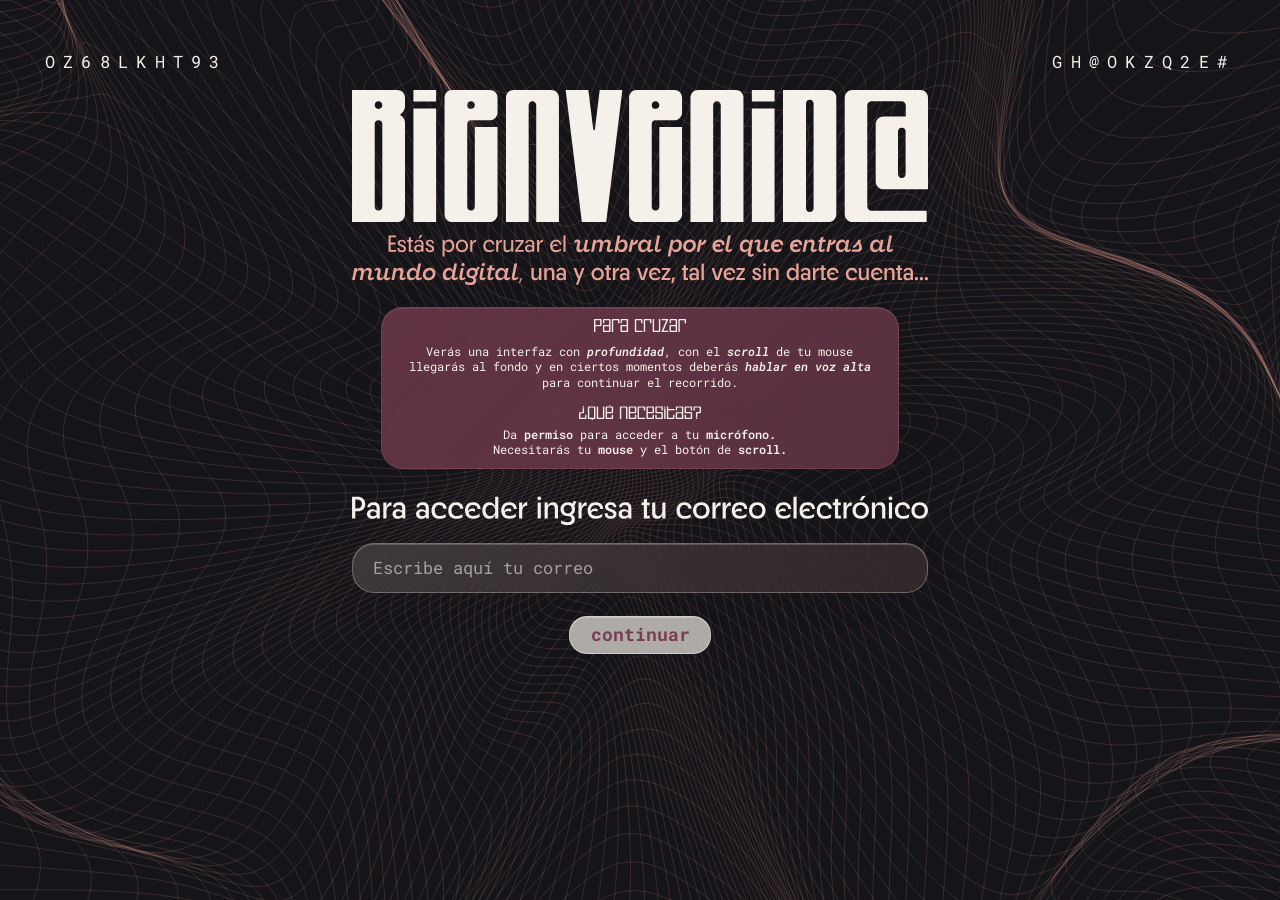
==== commit 51fbcff0: "Corrige contador anual en Chrome" ====
--- a/index.html
+++ b/index.html
@@ -4,8 +4,8 @@
   <meta charset="utf-8">
   <meta name="viewport" content="width=device-width,initial-scale=1">
   <title>Bienvenide</title>
-  <link rel="stylesheet" href="styles.css?v=49">
-  <script src="script.js?v=49" defer></script>
+  <link rel="stylesheet" href="styles.css?v=50">
+  <script src="script.js?v=50" defer></script>
 </head>
 <body>
   <main id="mesh-demo" class="mesh-demo">
--- a/styles.css
+++ b/styles.css
@@ -501,6 +501,8 @@
 .counter-signal { top:20.5%; left:3.4%; right:3.4%; height:14.5%; background-color:var(--color-primary-text); background-image:repeating-linear-gradient(to right,var(--color-accent) 0 6px,transparent 6px 13px); background-position:center; background-size:100% 1px; background-repeat:no-repeat; }
 .counter-number { position:absolute; left:3.3%; top:39%; width:90%; height:19%; display:flex; align-items:center; overflow:hidden; background:var(--color-primary-text); font:400 clamp(23px,2.75vw,34px)/1 var(--font-body); letter-spacing:0; }
 .counter-caption { position:absolute; left:3.3%; top:61%; width:78%; height:16%; display:flex; align-items:center; margin:0; overflow:hidden; background:var(--color-primary-text); font:700 italic clamp(15px,1.7vw,21px)/1 var(--font-body); }
+.email-counter[data-period="year"] .counter-number { width:93%; font-size:clamp(19px,2.1vw,27px); letter-spacing:-.035em; }
+.email-counter[data-period="year"] .counter-caption { width:88%; font-size:clamp(14px,1.5vw,18px); }
 .counter-source { display:none; }
 .counter-icon { right:1.8%; bottom:4.5%; width:17%; height:31%; background:var(--color-primary-text); mask:none; -webkit-mask:none; }
 .counter-icon::after { content:""; position:absolute; inset:8%; background:var(--color-focus); mask:center/contain no-repeat; -webkit-mask:center/contain no-repeat; }
@@ -518,4 +520,4 @@
  .counter-caption { font-size:clamp(13px,4vw,19px); }
 }
 
-.email-counter::before { content:""; position:absolute; z-index:2; left:0; top:8%; width:16%; height:11%; background:var(--color-primary-text); pointer-events:none; }
+.email-counter::before { content:""; position:absolute; z-index:2; left:0; top:5%; width:18%; height:16%; background:var(--color-primary-text); pointer-events:none; }
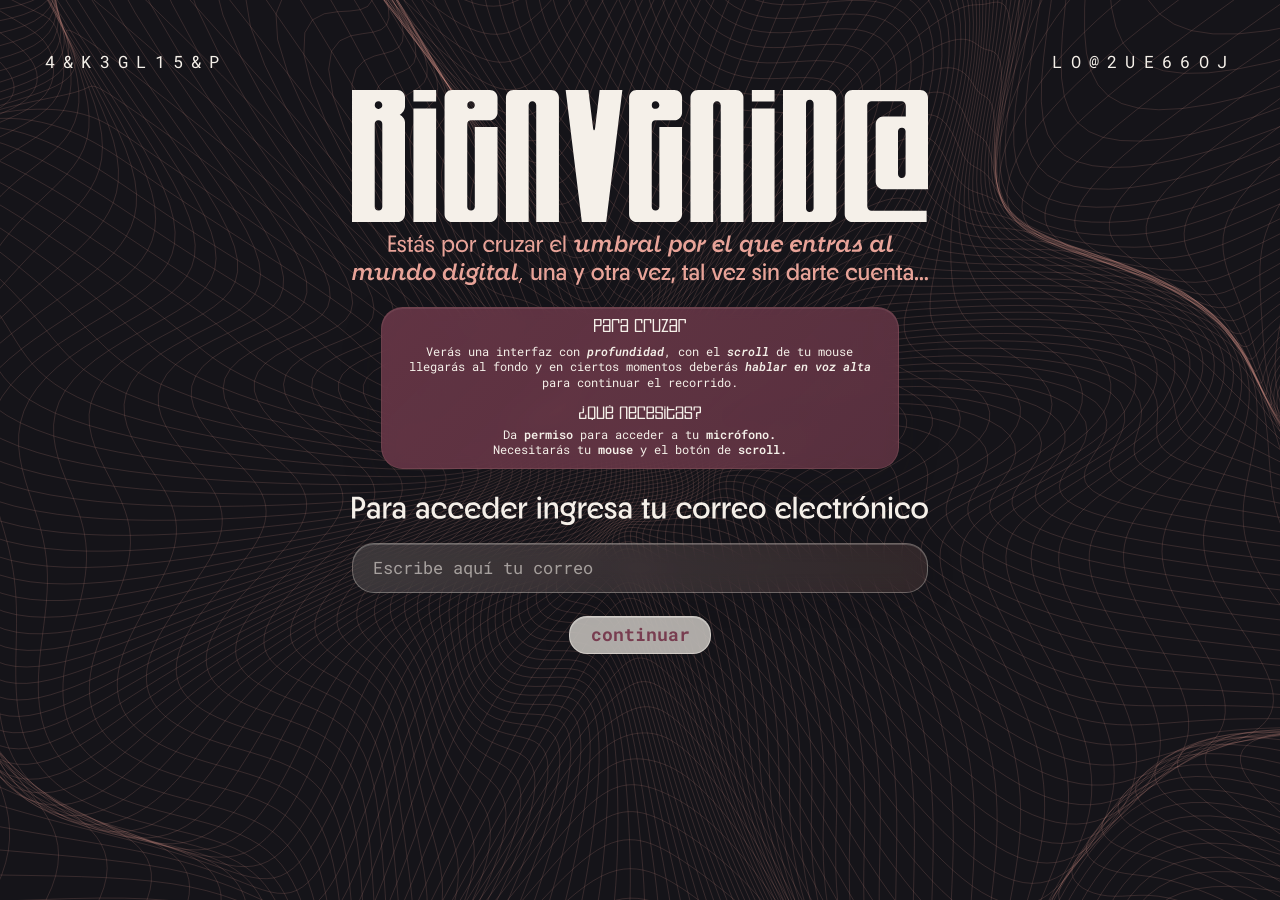
==== commit 489083d1: "Espera el correo antes de abrir la puerta" ====
--- a/index.html
+++ b/index.html
@@ -5,7 +5,7 @@
   <meta name="viewport" content="width=device-width,initial-scale=1">
   <title>Bienvenide</title>
   <link rel="stylesheet" href="styles.css?v=50">
-  <script src="script.js?v=50" defer></script>
+  <script src="script.js?v=51" defer></script>
 </head>
 <body>
   <main id="mesh-demo" class="mesh-demo">
